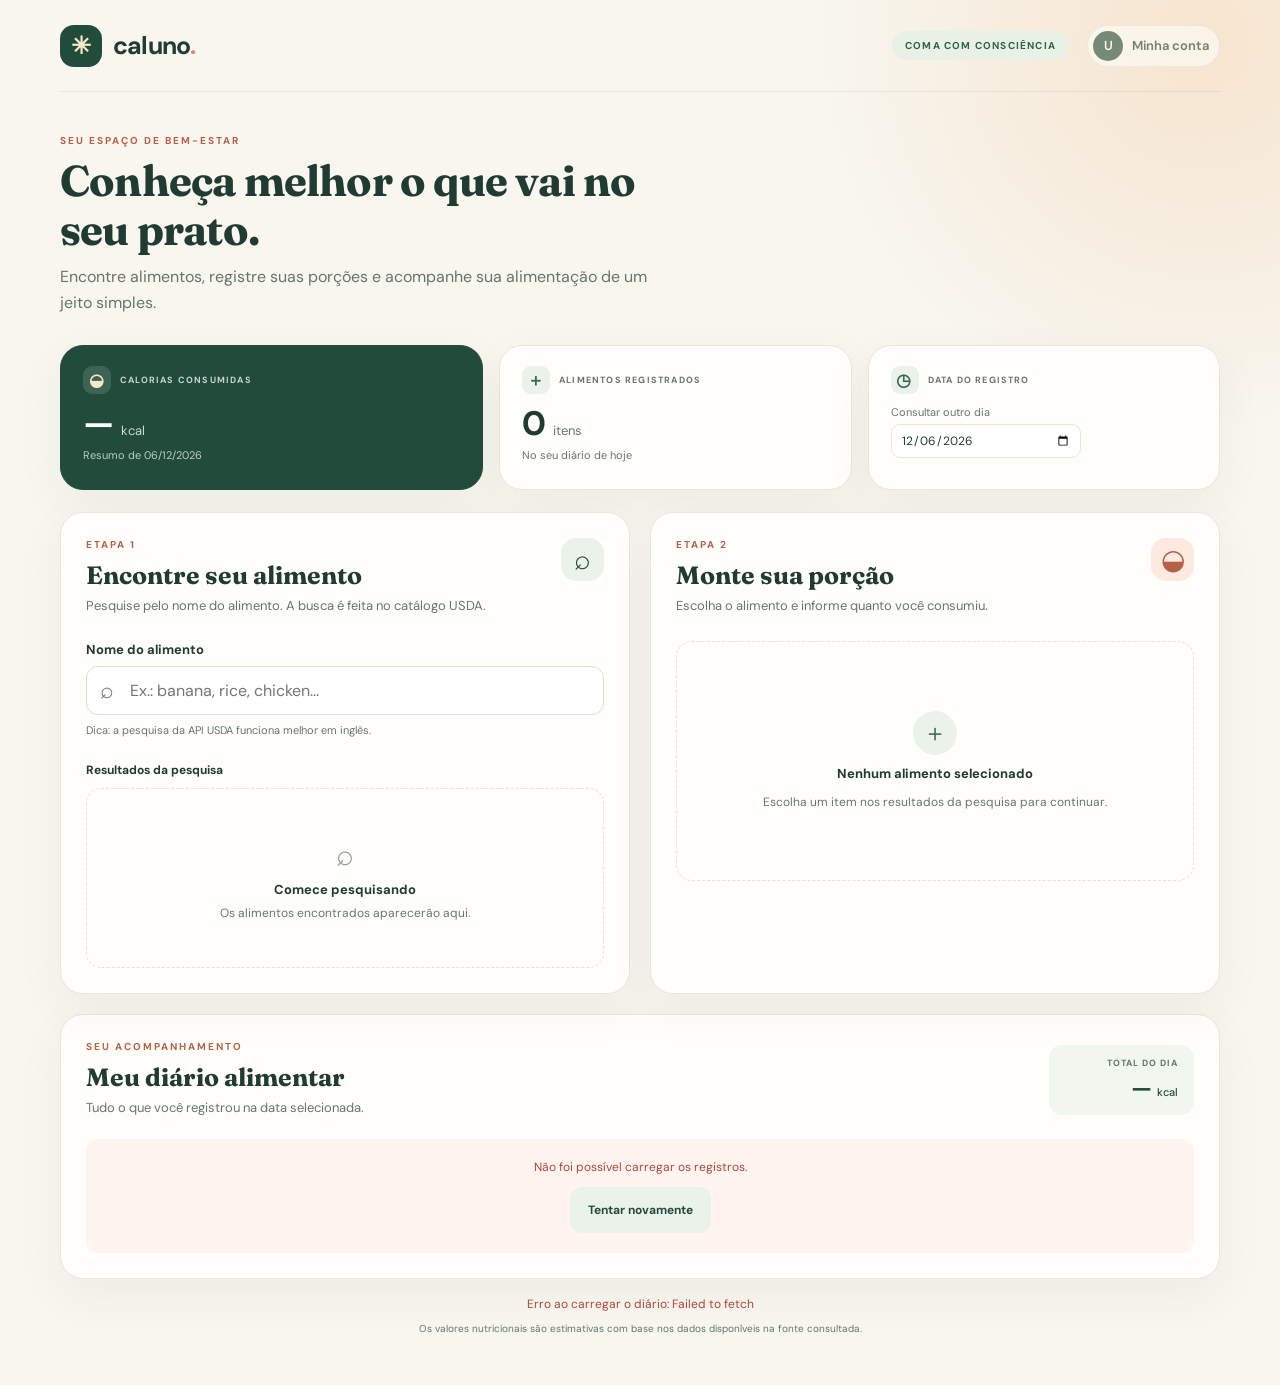
==== frontend/index.html @ aa9a8441 "adicionando o front" ====
<!DOCTYPE html>
<html lang="pt-BR">
<head>
  <meta charset="UTF-8">
  <meta name="viewport" content="width=device-width, initial-scale=1.0">
  <meta name="theme-color" content="#214c3b">
  <title>Caluno — Diário alimentar</title>
  <link rel="preconnect" href="https://fonts.googleapis.com">
  <link rel="preconnect" href="https://fonts.gstatic.com" crossorigin>
  <link href="https://fonts.googleapis.com/css2?family=DM+Sans:wght@400;500;600;700&family=Fraunces:opsz,wght@9..144,600;9..144,700&display=swap" rel="stylesheet">
  <link rel="stylesheet" href="style.css">
  <script src="app.js" defer></script>
</head>
<body>
  <div class="app-shell">
    <header class="topbar">
      <a class="brand" href="#" aria-label="Caluno início">
        <span class="brand-mark" aria-hidden="true">✳</span>
        <span>caluno<span class="brand-dot">.</span></span>
      </a>
      <span class="topbar-tag">COMA COM CONSCIÊNCIA</span>
      <button class="profile-button" type="button" id="profile-button" title="Área do usuário" disabled>
        <span class="profile-avatar">U</span>
        <span class="profile-label">Minha conta</span>
      </button>
    </header>

    <main class="main-content">
      <section class="intro">
        <p class="eyebrow">SEU ESPAÇO DE BEM-ESTAR</p>
        <h1>Conheça melhor o que vai no seu prato.</h1>
        <p class="intro-text">Encontre alimentos, registre suas porções e acompanhe sua alimentação de um jeito simples.</p>
      </section>

      <section class="summary-grid" aria-label="Resumo nutricional do dia">
        <article class="summary-card summary-card-primary">
          <div class="summary-heading">
            <span class="summary-icon" aria-hidden="true">◒</span>
            <span>CALORIAS CONSUMIDAS</span>
          </div>
          <p class="summary-value"><strong id="daily-calories">—</strong><span>kcal</span></p>
          <p class="summary-footnote" id="summary-date">Resumo de hoje</p>
        </article>
        <article class="summary-card">
          <div class="summary-heading">
            <span class="summary-icon summary-icon-soft" aria-hidden="true">＋</span>
            <span>ALIMENTOS REGISTRADOS</span>
          </div>
          <p class="summary-value"><strong id="food-count">0</strong><span>itens</span></p>
          <p class="summary-footnote">No seu diário de hoje</p>
        </article>
        <article class="summary-card">
          <div class="summary-heading">
            <span class="summary-icon summary-icon-soft" aria-hidden="true">◷</span>
            <span>DATA DO REGISTRO</span>
          </div>
          <label class="date-label" for="diary-date">Consultar outro dia</label>
          <input id="diary-date" class="date-input" type="date">
        </article>
      </section>

      <div class="workspace">
        <section class="panel search-panel" aria-labelledby="search-title">
          <div class="panel-heading">
            <div>
              <p class="section-kicker">ETAPA 1</p>
              <h2 id="search-title">Encontre seu alimento</h2>
              <p class="panel-description">Pesquise pelo nome do alimento. A busca é feita no catálogo USDA.</p>
            </div>
            <span class="panel-illustration" aria-hidden="true">⌕</span>
          </div>

          <label class="field-label" for="food-search">Nome do alimento</label>
          <div class="search-control">
            <span class="search-icon" aria-hidden="true">⌕</span>
            <input id="food-search" class="text-field search-field" type="search" placeholder="Ex.: banana, rice, chicken..." autocomplete="off">
            <button id="clear-search" class="clear-search" type="button" aria-label="Limpar pesquisa" hidden>×</button>
          </div>
          <p class="field-hint">Dica: a pesquisa da API USDA funciona melhor em inglês.</p>

          <div class="results-header">
            <span id="results-title">Resultados da pesquisa</span>
            <span id="results-count" class="results-count"></span>
          </div>
          <div id="search-state" class="state-message">
            <span class="state-icon" aria-hidden="true">⌕</span>
            <strong>Comece pesquisando</strong>
            <span>Os alimentos encontrados aparecerão aqui.</span>
          </div>
          <div id="search-results" class="results-list" aria-live="polite"></div>
        </section>

        <section class="panel portion-panel" aria-labelledby="portion-title">
          <div class="panel-heading">
            <div>
              <p class="section-kicker">ETAPA 2</p>
              <h2 id="portion-title">Monte sua porção</h2>
              <p class="panel-description">Escolha o alimento e informe quanto você consumiu.</p>
            </div>
            <span class="panel-illustration panel-illustration-warm" aria-hidden="true">◒</span>
          </div>

          <div id="no-selection" class="selection-placeholder">
            <span class="placeholder-symbol" aria-hidden="true">＋</span>
            <strong>Nenhum alimento selecionado</strong>
            <span>Escolha um item nos resultados da pesquisa para continuar.</span>
          </div>

          <div id="selected-food" class="selected-food" hidden>
            <div class="selected-food-top">
              <div>
                <span class="selected-caption">ALIMENTO SELECIONADO</span>
                <h3 id="selected-name">—</h3>
                <p id="selected-description"></p>
              </div>
              <button id="change-food" class="text-button" type="button">Trocar</button>
            </div>

            <form id="portion-form">
              <label class="field-label" for="portion-quantity">Quantidade consumida</label>
              <div class="quantity-control">
                <input id="portion-quantity" class="text-field quantity-field" type="number" min="0.1" step="any" value="100" required>
                <span class="quantity-unit">gramas (g)</span>
              </div>
              <p class="field-hint">Por enquanto, a porção é informada em gramas para evitar estimativas imprecisas por unidade.</p>

              <div class="nutrition-preview">
                <div>
                  <span class="preview-label">ESTIMATIVA DA PORÇÃO</span>
                  <strong id="portion-calories">— <small>kcal</small></strong>
                </div>
                <div class="preview-detail">
                  <span id="portion-protein">Proteínas: —</span>
                  <span id="portion-carbs">Carboidratos: —</span>
                  <span id="portion-fat">Gorduras: —</span>
                </div>
              </div>
              <button class="primary-button" id="add-food-button" type="submit">
                <span aria-hidden="true">＋</span> Adicionar ao meu diário
              </button>
            </form>
          </div>
          <div id="portion-message" class="inline-message" role="status" aria-live="polite"></div>
        </section>
      </div>

      <section class="panel diary-panel" aria-labelledby="diary-title">
        <div class="diary-heading">
          <div>
            <p class="section-kicker">SEU ACOMPANHAMENTO</p>
            <h2 id="diary-title">Meu diário alimentar</h2>
            <p class="panel-description">Tudo o que você registrou na data selecionada.</p>
          </div>
          <div class="diary-total">
            <span>TOTAL DO DIA</span>
            <strong id="diary-total-calories">— <small>kcal</small></strong>
          </div>
        </div>

        <div id="diary-loading" class="state-message compact-state">
          <span class="loader" aria-hidden="true"></span>
          <span>Carregando seu diário...</span>
        </div>
        <div id="diary-empty" class="state-message" hidden>
          <span class="state-icon" aria-hidden="true">♡</span>
          <strong>Seu diário ainda está vazio</strong>
          <span>Adicione um alimento para começar a acompanhar seu dia.</span>
        </div>
        <div id="diary-error" class="error-state" hidden>
          <p>Não foi possível carregar os registros.</p>
          <button class="secondary-button" id="retry-diary" type="button">Tentar novamente</button>
        </div>
        <div id="diary-list" class="diary-list"></div>
      </section>

      <p id="global-message" class="global-message" role="status" aria-live="polite"></p>
      <footer class="footer-note">Os valores nutricionais são estimativas com base nos dados disponíveis na fonte consultada.</footer>
    </main>
  </div>
</body>
</html>
---- frontend/style.css ----
:root {
  --green-900: #203b32;
  --green-800: #214c3b;
  --green-700: #356b52;
  --green-100: #eaf2e9;
  --green-50: #f1f6ee;
  --cream: #f8f6ef;
  --paper: #fffefa;
  --ink-muted: #65766d;
  --line: #e7e8dc;
  --accent: #e78565;
  --accent-soft: #fce9df;
  --danger: #ad4738;
  --shadow: 0 16px 48px rgba(32, 59, 50, .055);
}
* { box-sizing: border-box; }
body {
  margin: 0;
  min-width: 320px;
  color: var(--green-900);
  font-family: "DM Sans", Arial, sans-serif;
  background: var(--cream);
}
button, input { font: inherit; }
button { cursor: pointer; }
button:disabled { cursor: not-allowed; opacity: .6; }
button:focus-visible, input:focus-visible {
  outline: 3px solid rgba(231, 133, 101, .65);
  outline-offset: 2px;
}
[hidden] { display: none !important; }
.app-shell {
  min-height: 100vh;
  background:
    radial-gradient(circle at 94% 3%, rgba(245, 217, 186, .62), transparent 24rem),
    var(--cream);
}
.topbar, .main-content { width: min(1160px, calc(100% - 48px)); margin: 0 auto; }
.topbar {
  min-height: 92px;
  display: flex;
  align-items: center;
  gap: 18px;
  border-bottom: 1px solid rgba(32, 59, 50, .08);
}
.brand {
  display: inline-flex;
  align-items: center;
  gap: 11px;
  color: var(--green-900);
  text-decoration: none;
  font-size: 25px;
  font-weight: 700;
  letter-spacing: -.8px;
}
.brand-mark {
  display: grid;
  width: 42px;
  height: 42px;
  place-items: center;
  border-radius: 14px;
  color: #f7e9c8;
  background: var(--green-800);
  font-size: 24px;
}
.brand-dot { color: var(--accent); }
.topbar-tag {
  margin-left: auto;
  padding: 8px 13px;
  border-radius: 30px;
  color: #2c6347;
  background: #e9f1e7;
  font-size: 10px;
  font-weight: 700;
  letter-spacing: 1.2px;
}
.profile-button {
  display: flex;
  align-items: center;
  gap: 9px;
  padding: 5px 10px 5px 5px;
  border: 1px solid var(--line);
  border-radius: 30px;
  color: var(--green-900);
  background: var(--paper);
  font-size: 13px;
  font-weight: 600;
}
.profile-avatar {
  display: grid;
  width: 30px;
  height: 30px;
  place-items: center;
  border-radius: 50%;
  color: white;
  background: var(--green-800);
}
.main-content { padding: 42px 0 30px; }
.intro { max-width: 690px; margin-bottom: 30px; }
.eyebrow, .section-kicker {
  margin: 0 0 10px;
  color: #b66046;
  font-size: 10px;
  font-weight: 700;
  letter-spacing: 2px;
}
h1, h2, h3, p { margin-top: 0; }
h1, h2 { font-family: "Fraunces", Georgia, serif; }
h1 {
  max-width: 650px;
  margin-bottom: 10px;
  font-size: clamp(32px, 4vw, 43px);
  line-height: 1.13;
  letter-spacing: -.8px;
}
.intro-text, .panel-description {
  margin-bottom: 0;
  color: var(--ink-muted);
  line-height: 1.6;
}
.intro-text { max-width: 590px; font-size: 16px; }
.summary-grid {
  display: grid;
  grid-template-columns: 1.2fr 1fr 1fr;
  gap: 16px;
  margin-bottom: 22px;
}
.summary-card, .panel {
  border: 1px solid var(--line);
  border-radius: 23px;
  background: var(--paper);
  box-shadow: var(--shadow);
}
.summary-card { min-height: 145px; padding: 20px 22px; }
.summary-card-primary { color: white; border-color: var(--green-800); background: var(--green-800); }
.summary-heading {
  display: flex;
  align-items: center;
  gap: 9px;
  color: var(--ink-muted);
  font-size: 9px;
  font-weight: 700;
  letter-spacing: 1.2px;
}
.summary-card-primary .summary-heading { color: rgba(255,255,255,.76); }
.summary-icon {
  display: grid;
  width: 28px;
  height: 28px;
  place-items: center;
  border-radius: 9px;
  color: #f7e9c8;
  background: rgba(255,255,255,.13);
  font-size: 17px;
}
.summary-icon-soft { color: var(--green-700); background: var(--green-100); }
.summary-value { display: flex; align-items: baseline; gap: 8px; margin: 13px 0 2px; }
.summary-value strong { font-size: 34px; line-height: 1; letter-spacing: -1px; }
.summary-value span { color: var(--ink-muted); font-size: 13px; }
.summary-card-primary .summary-value span { color: rgba(255,255,255,.78); }
.summary-footnote { margin: 7px 0 0; color: var(--ink-muted); font-size: 11px; }
.summary-card-primary .summary-footnote { color: rgba(255,255,255,.7); }
.date-label { display: block; margin: 11px 0 5px; color: var(--ink-muted); font-size: 11px; }
.date-input {
  width: 100%;
  max-width: 190px;
  padding: 7px 9px;
  border: 1px solid var(--line);
  border-radius: 9px;
  color: var(--green-900);
  background: white;
  font-size: 12px;
}
.workspace {
  display: grid;
  grid-template-columns: minmax(0, 1fr) minmax(0, 1fr);
  gap: 20px;
  align-items: stretch;
}
.panel { padding: 25px; }
.panel-heading { display: flex; justify-content: space-between; gap: 14px; margin-bottom: 24px; }
.panel-heading h2, .diary-heading h2 { margin-bottom: 6px; font-size: 25px; line-height: 1.15; }
.panel-description { font-size: 13px; }
.panel-illustration {
  flex: 0 0 43px;
  display: grid;
  width: 43px;
  height: 43px;
  place-items: center;
  border-radius: 15px;
  color: var(--green-800);
  background: var(--green-100);
  font-size: 28px;
}
.panel-illustration-warm { color: #b66046; background: var(--accent-soft); }
.field-label { display: block; margin-bottom: 8px; color: var(--green-900); font-size: 13px; font-weight: 700; }
.search-control { position: relative; display: flex; align-items: center; }
.search-icon { position: absolute; left: 14px; color: var(--ink-muted); font-size: 23px; }
.text-field {
  width: 100%;
  min-width: 0;
  padding: 13px 14px;
  border: 1px solid #d8ded3;
  border-radius: 12px;
  outline: none;
  color: var(--green-900);
  background: white;
  transition: border-color .18s, box-shadow .18s;
}
.text-field:focus { border-color: var(--green-700); box-shadow: 0 0 0 3px rgba(53,107,82,.12); }
.search-field { padding-left: 43px; padding-right: 42px; }
.clear-search { position: absolute; right: 9px; width: 28px; height: 28px; border: 0; border-radius: 50%; color: var(--ink-muted); background: #f1f3ed; font-size: 19px; }
.field-hint { margin: 7px 0 0; color: var(--ink-muted); font-size: 11px; line-height: 1.5; }
.results-header { display: flex; justify-content: space-between; margin: 24px 0 10px; color: var(--green-900); font-size: 12px; font-weight: 700; }
.results-count { color: var(--ink-muted); font-size: 11px; font-weight: 500; }
.results-list { display: grid; gap: 8px; max-height: 350px; overflow-y: auto; padding-right: 3px; }
.food-result {
  display: flex;
  align-items: center;
  justify-content: space-between;
  gap: 12px;
  width: 100%;
  padding: 12px 13px;
  border: 1px solid var(--line);
  border-radius: 12px;
  text-align: left;
  color: var(--green-900);
  background: #fff;
  transition: background .16s, border-color .16s, transform .16s;
}
.food-result:hover, .food-result[aria-pressed="true"] { border-color: #8eaa91; background: var(--green-50); }
.food-result:hover { transform: translateY(-1px); }
.food-result-name { display: block; font-size: 12px; font-weight: 700; line-height: 1.4; }
.food-result-meta { display: block; margin-top: 3px; color: var(--ink-muted); font-size: 10px; }
.food-result-kcal { flex: 0 0 auto; color: var(--green-700); font-size: 11px; font-weight: 700; }
.state-message {
  display: flex;
  min-height: 180px;
  flex-direction: column;
  align-items: center;
  justify-content: center;
  gap: 7px;
  padding: 22px;
  border: 1px dashed #dfe4d8;
  border-radius: 15px;
  color: var(--ink-muted);
  text-align: center;
  font-size: 12px;
}
.state-message strong { color: var(--green-900); font-size: 13px; }
.state-icon { color: #91a28e; font-size: 30px; }
.compact-state { min-height: 90px; flex-direction: row; border: 0; }
.selection-placeholder {
  display: flex;
  min-height: 240px;
  flex-direction: column;
  align-items: center;
  justify-content: center;
  gap: 9px;
  padding: 24px;
  border: 1px dashed #dfe4d8;
  border-radius: 16px;
  color: var(--ink-muted);
  text-align: center;
  font-size: 12px;
  line-height: 1.5;
}
.selection-placeholder strong { color: var(--green-900); font-size: 13px; }
.placeholder-symbol { display: grid; width: 44px; height: 44px; place-items: center; border-radius: 50%; color: var(--green-700); background: var(--green-100); font-size: 24px; }
.selected-food { padding: 18px; border-radius: 16px; background: #f4f7f0; }
.selected-food-top { display: flex; justify-content: space-between; gap: 10px; padding-bottom: 15px; border-bottom: 1px solid #e0e8dc; }
.selected-caption, .preview-label { color: var(--ink-muted); font-size: 9px; font-weight: 700; letter-spacing: 1.1px; }
.selected-food h3 { margin: 6px 0 3px; font-size: 16px; line-height: 1.35; }
.selected-food-top p { margin: 0; color: var(--ink-muted); font-size: 11px; }
.text-button { align-self: flex-start; padding: 6px 9px; border: 0; border-radius: 8px; color: var(--green-700); background: #e6eee3; font-size: 11px; font-weight: 700; }
#portion-form { padding-top: 16px; }
.quantity-control { display: flex; overflow: hidden; border: 1px solid #d8ded3; border-radius: 12px; background: white; }
.quantity-field { border: 0; border-radius: 0; }
.quantity-field:focus { box-shadow: none; }
.quantity-unit { display: flex; align-items: center; padding: 0 13px; border-left: 1px solid var(--line); color: var(--ink-muted); background: #fafbf8; font-size: 11px; white-space: nowrap; }
.nutrition-preview { display: flex; justify-content: space-between; align-items: center; gap: 15px; margin: 20px 0 16px; padding: 15px; border: 1px solid #e5eadd; border-radius: 13px; background: rgba(255,255,255,.72); }
.preview-label { display: block; margin-bottom: 5px; }
.nutrition-preview strong { color: var(--green-800); font-size: 25px; letter-spacing: -.5px; }
.nutrition-preview small { font-size: 11px; font-weight: 500; }
.preview-detail { display: grid; gap: 4px; color: var(--ink-muted); font-size: 10px; text-align: right; }
.primary-button, .secondary-button {
  display: inline-flex;
  align-items: center;
  justify-content: center;
  gap: 8px;
  min-height: 46px;
  padding: 12px 18px;
  border: 0;
  border-radius: 12px;
  font-size: 12px;
  font-weight: 700;
  transition: background .18s, transform .18s;
}
.primary-button { width: 100%; color: white; background: var(--green-800); }
.primary-button:hover { background: #173d2e; transform: translateY(-1px); }
.primary-button span { font-size: 18px; }
.secondary-button { color: var(--green-800); background: var(--green-100); }
.inline-message { min-height: 18px; padding-top: 9px; color: var(--green-700); font-size: 11px; }
.inline-message.error, .global-message.error { color: var(--danger); }
.diary-panel { margin-top: 20px; }
.diary-heading { display: flex; align-items: center; justify-content: space-between; gap: 20px; margin-bottom: 20px; }
.diary-total { min-width: 145px; padding: 12px 16px; border-radius: 13px; text-align: right; background: var(--green-50); }
.diary-total span { display: block; color: var(--ink-muted); font-size: 9px; font-weight: 700; letter-spacing: 1px; }
.diary-total strong { display: block; margin-top: 4px; color: var(--green-800); font-size: 23px; }
.diary-total small { font-size: 11px; font-weight: 500; }
.diary-list { display: grid; gap: 9px; }
.diary-entry { display: flex; align-items: center; gap: 13px; padding: 13px 15px; border: 1px solid var(--line); border-radius: 13px; background: #fff; }
.entry-symbol { display: grid; flex: 0 0 38px; width: 38px; height: 38px; place-items: center; border-radius: 12px; color: var(--green-700); background: var(--green-100); font-size: 17px; }
.entry-info { flex: 1; min-width: 0; }
.entry-info strong { display: block; overflow: hidden; color: var(--green-900); font-size: 12px; text-overflow: ellipsis; white-space: nowrap; }
.entry-info span { display: block; margin-top: 4px; color: var(--ink-muted); font-size: 10px; }
.entry-calories { flex: 0 0 auto; color: var(--green-800); font-size: 12px; font-weight: 700; white-space: nowrap; }
.delete-entry { display: grid; flex: 0 0 31px; width: 31px; height: 31px; place-items: center; border: 0; border-radius: 9px; color: #a64f3e; background: transparent; font-size: 17px; }
.delete-entry:hover { background: var(--accent-soft); }
.error-state { padding: 20px; border-radius: 13px; color: var(--danger); background: #fff4ef; text-align: center; font-size: 12px; }
.error-state p { margin-bottom: 12px; }
.loader { width: 17px; height: 17px; border: 2px solid #dce5d9; border-top-color: var(--green-700); border-radius: 50%; animation: spin .8s linear infinite; }
@keyframes spin { to { transform: rotate(360deg); } }
.global-message { min-height: 18px; margin: 17px 0 0; color: var(--green-700); text-align: center; font-size: 12px; }
.footer-note { padding: 8px 0 20px; color: var(--ink-muted); text-align: center; font-size: 10px; }
@media (max-width: 850px) {
  .summary-grid { grid-template-columns: 1fr 1fr; }
  .summary-card:last-child { grid-column: 1 / -1; min-height: 115px; }
  .workspace { grid-template-columns: 1fr; }
}
@media (max-width: 560px) {
  .topbar, .main-content { width: min(100% - 30px, 1160px); }
  .topbar { min-height: 76px; }
  .topbar-tag { display: none; }
  .profile-label { display: none; }
  .main-content { padding-top: 30px; }
  .intro { margin-bottom: 23px; }
  h1 { font-size: 32px; }
  .intro-text { font-size: 14px; }
  .summary-grid { grid-template-columns: 1fr 1fr; gap: 10px; }
  .summary-card { min-height: 128px; padding: 15px; }
  .summary-card:last-child { grid-column: 1 / -1; }
  .summary-heading { font-size: 8px; letter-spacing: .7px; }
  .summary-value strong { font-size: 29px; }
  .panel { padding: 19px; border-radius: 19px; }
  .panel-heading h2, .diary-heading h2 { font-size: 22px; }
  .diary-heading { align-items: flex-start; flex-direction: column; }
  .diary-total { width: 100%; text-align: left; }
  .nutrition-preview { align-items: flex-start; flex-direction: column; }
  .preview-detail { text-align: left; }
  .entry-calories { font-size: 11px; }
}
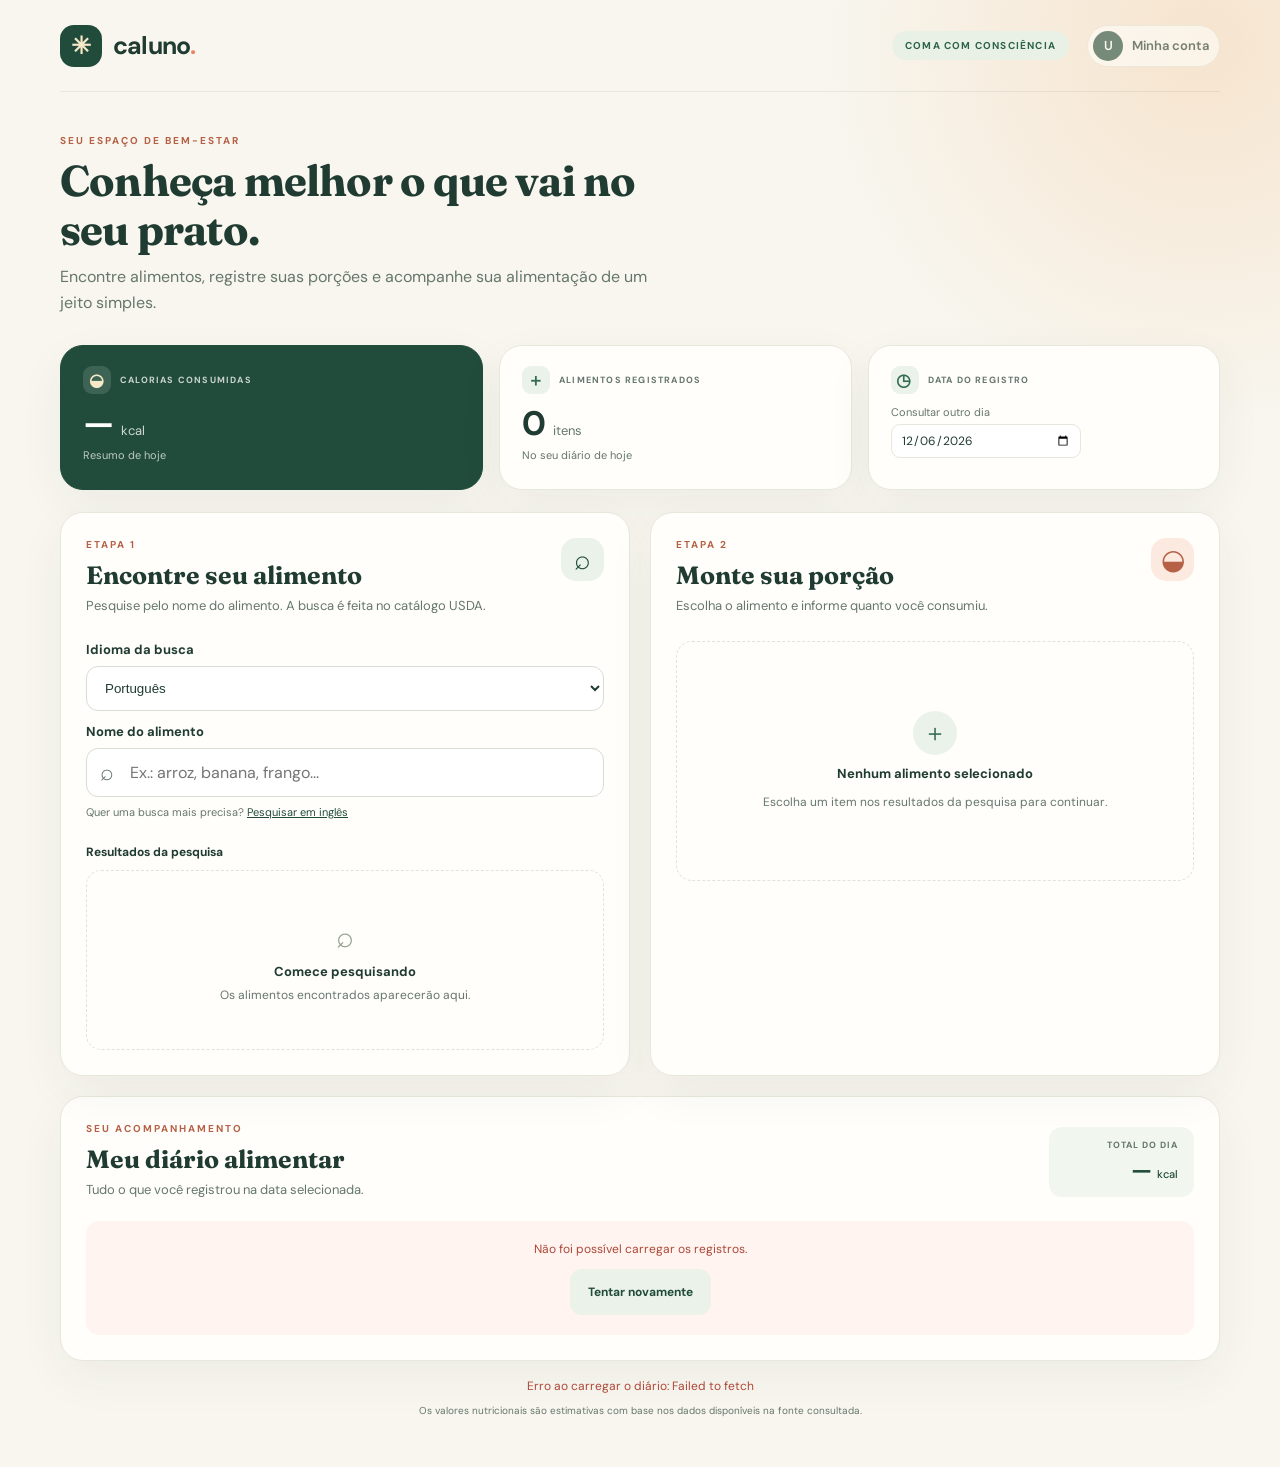
==== commit 3bfd6ff0: "adicionando o front" ====
--- a/frontend/index.html
+++ b/frontend/index.html
@@ -8,148 +8,162 @@
   <link rel="preconnect" href="https://fonts.googleapis.com">
   <link rel="preconnect" href="https://fonts.gstatic.com" crossorigin>
   <link href="https://fonts.googleapis.com/css2?family=DM+Sans:wght@400;500;600;700&family=Fraunces:opsz,wght@9..144,600;9..144,700&display=swap" rel="stylesheet">
-  <link rel="stylesheet" href="style.css">
-  <script src="app.js" defer></script>
+  <link rel="stylesheet" href="css/style.css">
+  <script src="js/app.js" defer></script>
 </head>
 <body>
-  <div class="app-shell">
-    <header class="topbar">
-      <a class="brand" href="#" aria-label="Caluno início">
-        <span class="brand-mark" aria-hidden="true">✳</span>
-        <span>caluno<span class="brand-dot">.</span></span>
+  <div class="page">
+    <header class="header">
+      <a class="logo" href="#" aria-label="Caluno início">
+        <span class="logo-icon" aria-hidden="true">✳</span>
+        <span>caluno<span class="logo-dot">.</span></span>
       </a>
-      <span class="topbar-tag">COMA COM CONSCIÊNCIA</span>
-      <button class="profile-button" type="button" id="profile-button" title="Área do usuário" disabled>
-        <span class="profile-avatar">U</span>
-        <span class="profile-label">Minha conta</span>
+      <span class="header-tag">COMA COM CONSCIÊNCIA</span>
+      <button class="account-button" type="button" id="profile-button" title="Área do usuário" disabled>
+        <span class="account-avatar">U</span>
+        <span class="account-label">Minha conta</span>
       </button>
     </header>
 
-    <main class="main-content">
-      <section class="intro">
-        <p class="eyebrow">SEU ESPAÇO DE BEM-ESTAR</p>
+    <main class="content">
+      <section class="welcome">
+        <p class="welcome-label">SEU ESPAÇO DE BEM-ESTAR</p>
         <h1>Conheça melhor o que vai no seu prato.</h1>
-        <p class="intro-text">Encontre alimentos, registre suas porções e acompanhe sua alimentação de um jeito simples.</p>
+        <p class="welcome-text">Encontre alimentos, registre suas porções e acompanhe sua alimentação de um jeito simples.</p>
       </section>
 
-      <section class="summary-grid" aria-label="Resumo nutricional do dia">
-        <article class="summary-card summary-card-primary">
-          <div class="summary-heading">
+      <section class="summary" aria-label="Resumo nutricional do dia">
+        <article class="summary-card summary-card--highlight">
+          <div class="summary-title">
             <span class="summary-icon" aria-hidden="true">◒</span>
             <span>CALORIAS CONSUMIDAS</span>
           </div>
-          <p class="summary-value"><strong id="daily-calories">—</strong><span>kcal</span></p>
-          <p class="summary-footnote" id="summary-date">Resumo de hoje</p>
+          <p class="summary-number"><strong id="daily-calories">—</strong><span>kcal</span></p>
+          <p class="summary-note" id="summary-date">Resumo de hoje</p>
         </article>
         <article class="summary-card">
-          <div class="summary-heading">
-            <span class="summary-icon summary-icon-soft" aria-hidden="true">＋</span>
+          <div class="summary-title">
+            <span class="summary-icon summary-icon--soft" aria-hidden="true">＋</span>
             <span>ALIMENTOS REGISTRADOS</span>
           </div>
-          <p class="summary-value"><strong id="food-count">0</strong><span>itens</span></p>
-          <p class="summary-footnote">No seu diário de hoje</p>
+          <p class="summary-number"><strong id="food-count">0</strong><span>itens</span></p>
+          <p class="summary-note">No seu diário de hoje</p>
         </article>
         <article class="summary-card">
-          <div class="summary-heading">
-            <span class="summary-icon summary-icon-soft" aria-hidden="true">◷</span>
+          <div class="summary-title">
+            <span class="summary-icon summary-icon--soft" aria-hidden="true">◷</span>
             <span>DATA DO REGISTRO</span>
           </div>
-          <label class="date-label" for="diary-date">Consultar outro dia</label>
-          <input id="diary-date" class="date-input" type="date">
+          <label class="date-field-label" for="diary-date">Consultar outro dia</label>
+          <input id="diary-date" class="date-field" type="date">
         </article>
       </section>
 
-      <div class="workspace">
-        <section class="panel search-panel" aria-labelledby="search-title">
-          <div class="panel-heading">
+      <div class="steps">
+        <section class="card search-card" aria-labelledby="search-title">
+          <div class="card-header">
             <div>
-              <p class="section-kicker">ETAPA 1</p>
+              <p class="card-step">ETAPA 1</p>
               <h2 id="search-title">Encontre seu alimento</h2>
-              <p class="panel-description">Pesquise pelo nome do alimento. A busca é feita no catálogo USDA.</p>
+              <p class="card-description">Pesquise pelo nome do alimento. A busca é feita no catálogo USDA.</p>
             </div>
-            <span class="panel-illustration" aria-hidden="true">⌕</span>
+            <span class="card-icon" aria-hidden="true">⌕</span>
           </div>
 
-          <label class="field-label" for="food-search">Nome do alimento</label>
-          <div class="search-control">
-            <span class="search-icon" aria-hidden="true">⌕</span>
-            <input id="food-search" class="text-field search-field" type="search" placeholder="Ex.: banana, rice, chicken..." autocomplete="off">
-            <button id="clear-search" class="clear-search" type="button" aria-label="Limpar pesquisa" hidden>×</button>
+          <div class="search-options">
+            <label class="form-label" for="search-language">Idioma da busca</label>
+            <select id="search-language" class="input">
+              <option value="PT">Português</option>
+              <option value="EN">English</option>
+            </select>
           </div>
-          <p class="field-hint">Dica: a pesquisa da API USDA funciona melhor em inglês.</p>
 
-          <div class="results-header">
+          <label class="form-label" for="food-search">Nome do alimento</label>
+          <div class="search-box">
+            <span class="search-box-icon" aria-hidden="true">⌕</span>
+            <input id="food-search" class="input search-input" type="search" placeholder="Ex.: arroz, banana, frango..." autocomplete="off">
+            <button id="clear-search" class="search-clear-button" type="button" aria-label="Limpar pesquisa" hidden>×</button>
+          </div>
+
+          <p class="form-hint" id="search-hint">
+            Quer uma busca mais precisa?
+            <button type="button" id="switch-to-english" class="link-button">Pesquisar em inglês</button>
+          </p>
+
+          <div class="results-top">
             <span id="results-title">Resultados da pesquisa</span>
             <span id="results-count" class="results-count"></span>
           </div>
-          <div id="search-state" class="state-message">
-            <span class="state-icon" aria-hidden="true">⌕</span>
+          <div id="search-state" class="status-box">
+            <span class="status-icon" aria-hidden="true">⌕</span>
             <strong>Comece pesquisando</strong>
             <span>Os alimentos encontrados aparecerão aqui.</span>
           </div>
           <div id="search-results" class="results-list" aria-live="polite"></div>
         </section>
 
-        <section class="panel portion-panel" aria-labelledby="portion-title">
-          <div class="panel-heading">
+        <section class="card portion-card" aria-labelledby="portion-title">
+          <div class="card-header">
             <div>
-              <p class="section-kicker">ETAPA 2</p>
+              <p class="card-step">ETAPA 2</p>
               <h2 id="portion-title">Monte sua porção</h2>
-              <p class="panel-description">Escolha o alimento e informe quanto você consumiu.</p>
+              <p class="card-description">Escolha o alimento e informe quanto você consumiu.</p>
             </div>
-            <span class="panel-illustration panel-illustration-warm" aria-hidden="true">◒</span>
+            <span class="card-icon card-icon--warm" aria-hidden="true">◒</span>
           </div>
 
-          <div id="no-selection" class="selection-placeholder">
-            <span class="placeholder-symbol" aria-hidden="true">＋</span>
+          <div id="no-selection" class="empty-selection">
+            <span class="empty-selection-icon" aria-hidden="true">＋</span>
             <strong>Nenhum alimento selecionado</strong>
             <span>Escolha um item nos resultados da pesquisa para continuar.</span>
           </div>
 
-          <div id="selected-food" class="selected-food" hidden>
-            <div class="selected-food-top">
+          <div id="selected-food" class="chosen-food" hidden>
+            <div class="chosen-food-header">
               <div>
-                <span class="selected-caption">ALIMENTO SELECIONADO</span>
+                <span class="chosen-food-label">ALIMENTO SELECIONADO</span>
                 <h3 id="selected-name">—</h3>
                 <p id="selected-description"></p>
               </div>
-              <button id="change-food" class="text-button" type="button">Trocar</button>
+              <button id="change-food" class="change-food-button" type="button">Trocar</button>
             </div>
 
             <form id="portion-form">
-              <label class="field-label" for="portion-quantity">Quantidade consumida</label>
-              <div class="quantity-control">
-                <input id="portion-quantity" class="text-field quantity-field" type="number" min="0.1" step="any" value="100" required>
-                <span class="quantity-unit">gramas (g)</span>
+              <label class="form-label" for="portion-quantity">Quantidade consumida</label>
+              <div class="quantity-box">
+                <input id="portion-quantity" class="input quantity-input" type="number" min="0.1" step="any" value="100" required>
+                <select id="portion-unit" class="quantity-select" aria-label="Unidade da quantidade">
+                  <option value="g">gramas (g)</option>
+                </select>
               </div>
-              <p class="field-hint">Por enquanto, a porção é informada em gramas para evitar estimativas imprecisas por unidade.</p>
+              <p class="form-hint">Quando o alimento tiver porção por unidade, você pode escolher unidades.</p>
 
-              <div class="nutrition-preview">
+              <div class="nutrition-box">
                 <div>
-                  <span class="preview-label">ESTIMATIVA DA PORÇÃO</span>
+                  <span class="nutrition-label">ESTIMATIVA DA PORÇÃO</span>
                   <strong id="portion-calories">— <small>kcal</small></strong>
                 </div>
-                <div class="preview-detail">
+                <div class="nutrition-details">
                   <span id="portion-protein">Proteínas: —</span>
                   <span id="portion-carbs">Carboidratos: —</span>
                   <span id="portion-fat">Gorduras: —</span>
                 </div>
               </div>
-              <button class="primary-button" id="add-food-button" type="submit">
+              <button class="button-primary" id="add-food-button" type="submit">
                 <span aria-hidden="true">＋</span> Adicionar ao meu diário
               </button>
             </form>
           </div>
-          <div id="portion-message" class="inline-message" role="status" aria-live="polite"></div>
+          <div id="portion-message" class="card-message" role="status" aria-live="polite"></div>
         </section>
       </div>
 
-      <section class="panel diary-panel" aria-labelledby="diary-title">
-        <div class="diary-heading">
+      <section class="card diary-card" aria-labelledby="diary-title">
+        <div class="diary-header">
           <div>
-            <p class="section-kicker">SEU ACOMPANHAMENTO</p>
+            <p class="card-step">SEU ACOMPANHAMENTO</p>
             <h2 id="diary-title">Meu diário alimentar</h2>
-            <p class="panel-description">Tudo o que você registrou na data selecionada.</p>
+            <p class="card-description">Tudo o que você registrou na data selecionada.</p>
           </div>
           <div class="diary-total">
             <span>TOTAL DO DIA</span>
@@ -157,24 +171,26 @@
           </div>
         </div>
 
-        <div id="diary-loading" class="state-message compact-state">
-          <span class="loader" aria-hidden="true"></span>
+        <p id="diary-macros" class="diary-macros"></p>
+
+        <div id="diary-loading" class="status-box status-box--small">
+          <span class="spinner" aria-hidden="true"></span>
           <span>Carregando seu diário...</span>
         </div>
-        <div id="diary-empty" class="state-message" hidden>
-          <span class="state-icon" aria-hidden="true">♡</span>
+        <div id="diary-empty" class="status-box" hidden>
+          <span class="status-icon" aria-hidden="true">♡</span>
           <strong>Seu diário ainda está vazio</strong>
           <span>Adicione um alimento para começar a acompanhar seu dia.</span>
         </div>
-        <div id="diary-error" class="error-state" hidden>
+        <div id="diary-error" class="diary-error" hidden>
           <p>Não foi possível carregar os registros.</p>
-          <button class="secondary-button" id="retry-diary" type="button">Tentar novamente</button>
+          <button class="button-secondary" id="retry-diary" type="button">Tentar novamente</button>
         </div>
         <div id="diary-list" class="diary-list"></div>
       </section>
 
-      <p id="global-message" class="global-message" role="status" aria-live="polite"></p>
-      <footer class="footer-note">Os valores nutricionais são estimativas com base nos dados disponíveis na fonte consultada.</footer>
+      <p id="global-message" class="page-message" role="status" aria-live="polite"></p>
+      <footer class="footer">Os valores nutricionais são estimativas com base nos dados disponíveis na fonte consultada.</footer>
     </main>
   </div>
 </body>
--- a/frontend/css/style.css
+++ b/frontend/css/style.css
@@ -0,0 +1,414 @@
+:root {
+  --green-900: #203b32;
+  --green-800: #214c3b;
+  --green-700: #356b52;
+  --green-100: #eaf2e9;
+  --green-50: #f1f6ee;
+  --cream: #f8f6ef;
+  --paper: #fffefa;
+  --ink-muted: #65766d;
+  --line: #e7e8dc;
+  --accent: #e78565;
+  --accent-soft: #fce9df;
+  --danger: #ad4738;
+  --shadow: 0 16px 48px rgba(32, 59, 50, .055);
+}
+* { box-sizing: border-box; }
+body {
+  margin: 0;
+  min-width: 320px;
+  color: var(--green-900);
+  font-family: "DM Sans", Arial, sans-serif;
+  background: var(--cream);
+}
+button, input { font: inherit; }
+button { cursor: pointer; }
+button:disabled { cursor: not-allowed; opacity: .6; }
+button:focus-visible, input:focus-visible {
+  outline: 3px solid rgba(231, 133, 101, .65);
+  outline-offset: 2px;
+}
+[hidden] { display: none !important; }
+.page {
+  min-height: 100vh;
+  background:
+    radial-gradient(circle at 94% 3%, rgba(245, 217, 186, .62), transparent 24rem),
+    var(--cream);
+}
+.header, .content { width: min(1160px, calc(100% - 48px)); margin: 0 auto; }
+.header {
+  min-height: 92px;
+  display: flex;
+  align-items: center;
+  gap: 18px;
+  border-bottom: 1px solid rgba(32, 59, 50, .08);
+}
+.logo {
+  display: inline-flex;
+  align-items: center;
+  gap: 11px;
+  color: var(--green-900);
+  text-decoration: none;
+  font-size: 25px;
+  font-weight: 700;
+  letter-spacing: -.8px;
+}
+.logo-icon {
+  display: grid;
+  width: 42px;
+  height: 42px;
+  place-items: center;
+  border-radius: 14px;
+  color: #f7e9c8;
+  background: var(--green-800);
+  font-size: 24px;
+}
+.logo-dot { color: var(--accent); }
+.header-tag {
+  margin-left: auto;
+  padding: 8px 13px;
+  border-radius: 30px;
+  color: #2c6347;
+  background: #e9f1e7;
+  font-size: 10px;
+  font-weight: 700;
+  letter-spacing: 1.2px;
+}
+.account-button {
+  display: flex;
+  align-items: center;
+  gap: 9px;
+  padding: 5px 10px 5px 5px;
+  border: 1px solid var(--line);
+  border-radius: 30px;
+  color: var(--green-900);
+  background: var(--paper);
+  font-size: 13px;
+  font-weight: 600;
+}
+.account-avatar {
+  display: grid;
+  width: 30px;
+  height: 30px;
+  place-items: center;
+  border-radius: 50%;
+  color: white;
+  background: var(--green-800);
+}
+.content { padding: 42px 0 30px; }
+.welcome { max-width: 690px; margin-bottom: 30px; }
+.welcome-label, .card-step {
+  margin: 0 0 10px;
+  color: #b66046;
+  font-size: 10px;
+  font-weight: 700;
+  letter-spacing: 2px;
+}
+h1, h2, h3, p { margin-top: 0; }
+h1, h2 { font-family: "Fraunces", Georgia, serif; }
+h1 {
+  max-width: 650px;
+  margin-bottom: 10px;
+  font-size: clamp(32px, 4vw, 43px);
+  line-height: 1.13;
+  letter-spacing: -.8px;
+}
+.welcome-text, .card-description {
+  margin-bottom: 0;
+  color: var(--ink-muted);
+  line-height: 1.6;
+}
+.welcome-text { max-width: 590px; font-size: 16px; }
+.summary {
+  display: grid;
+  grid-template-columns: 1.2fr 1fr 1fr;
+  gap: 16px;
+  margin-bottom: 22px;
+}
+.summary-card, .card {
+  border: 1px solid var(--line);
+  border-radius: 23px;
+  background: var(--paper);
+  box-shadow: var(--shadow);
+}
+.summary-card { min-height: 145px; padding: 20px 22px; }
+.summary-card--highlight { color: white; border-color: var(--green-800); background: var(--green-800); }
+.summary-title {
+  display: flex;
+  align-items: center;
+  gap: 9px;
+  color: var(--ink-muted);
+  font-size: 9px;
+  font-weight: 700;
+  letter-spacing: 1.2px;
+}
+.summary-card--highlight .summary-title { color: rgba(255,255,255,.76); }
+.summary-icon {
+  display: grid;
+  width: 28px;
+  height: 28px;
+  place-items: center;
+  border-radius: 9px;
+  color: #f7e9c8;
+  background: rgba(255,255,255,.13);
+  font-size: 17px;
+}
+.summary-icon--soft { color: var(--green-700); background: var(--green-100); }
+.summary-number { display: flex; align-items: baseline; gap: 8px; margin: 13px 0 2px; }
+.summary-number strong { font-size: 34px; line-height: 1; letter-spacing: -1px; }
+.summary-number span { color: var(--ink-muted); font-size: 13px; }
+.summary-card--highlight .summary-number span { color: rgba(255,255,255,.78); }
+.summary-note { margin: 7px 0 0; color: var(--ink-muted); font-size: 11px; }
+.summary-card--highlight .summary-note { color: rgba(255,255,255,.7); }
+.date-field-label { display: block; margin: 11px 0 5px; color: var(--ink-muted); font-size: 11px; }
+.date-field {
+  width: 100%;
+  max-width: 190px;
+  padding: 7px 9px;
+  border: 1px solid var(--line);
+  border-radius: 9px;
+  color: var(--green-900);
+  background: white;
+  font-size: 12px;
+}
+.steps {
+  display: grid;
+  grid-template-columns: minmax(0, 1fr) minmax(0, 1fr);
+  gap: 20px;
+  align-items: stretch;
+}
+.card { padding: 25px; }
+.card-header { display: flex; justify-content: space-between; gap: 14px; margin-bottom: 24px; }
+.card-header h2, .diary-header h2 { margin-bottom: 6px; font-size: 25px; line-height: 1.15; }
+.card-description { font-size: 13px; }
+.card-icon {
+  flex: 0 0 43px;
+  display: grid;
+  width: 43px;
+  height: 43px;
+  place-items: center;
+  border-radius: 15px;
+  color: var(--green-800);
+  background: var(--green-100);
+  font-size: 28px;
+}
+.card-icon--warm { color: #b66046; background: var(--accent-soft); }
+.form-label { display: block; margin-bottom: 8px; color: var(--green-900); font-size: 13px; font-weight: 700; }
+.search-box { position: relative; display: flex; align-items: center; }
+.search-box-icon { position: absolute; left: 14px; color: var(--ink-muted); font-size: 23px; }
+.input {
+  width: 100%;
+  min-width: 0;
+  padding: 13px 14px;
+  border: 1px solid #d8ded3;
+  border-radius: 12px;
+  outline: none;
+  color: var(--green-900);
+  background: white;
+  transition: border-color .18s, box-shadow .18s;
+}
+.input:focus { border-color: var(--green-700); box-shadow: 0 0 0 3px rgba(53,107,82,.12); }
+.search-input { padding-left: 43px; padding-right: 42px; }
+.search-clear-button { position: absolute; right: 9px; width: 28px; height: 28px; border: 0; border-radius: 50%; color: var(--ink-muted); background: #f1f3ed; font-size: 19px; }
+.form-hint { margin: 7px 0 0; color: var(--ink-muted); font-size: 11px; line-height: 1.5; }
+.results-top { display: flex; justify-content: space-between; margin: 24px 0 10px; color: var(--green-900); font-size: 12px; font-weight: 700; }
+.results-count { color: var(--ink-muted); font-size: 11px; font-weight: 500; }
+.results-list { display: grid; gap: 8px; max-height: 350px; overflow-y: auto; padding-right: 3px; }
+.food-item {
+  display: flex;
+  align-items: center;
+  justify-content: space-between;
+  gap: 12px;
+  width: 100%;
+  padding: 12px 13px;
+  border: 1px solid var(--line);
+  border-radius: 12px;
+  text-align: left;
+  color: var(--green-900);
+  background: #fff;
+  transition: background .16s, border-color .16s, transform .16s;
+}
+.food-item:hover, .food-item[aria-pressed="true"] { border-color: #8eaa91; background: var(--green-50); }
+.food-item:hover { transform: translateY(-1px); }
+.food-item-name { display: block; font-size: 12px; font-weight: 700; line-height: 1.4; }
+.food-item-code { display: block; margin-top: 3px; color: var(--ink-muted); font-size: 10px; }
+.food-item-kcal { flex: 0 0 auto; color: var(--green-700); font-size: 11px; font-weight: 700; }
+.status-box {
+  display: flex;
+  min-height: 180px;
+  flex-direction: column;
+  align-items: center;
+  justify-content: center;
+  gap: 7px;
+  padding: 22px;
+  border: 1px dashed #dfe4d8;
+  border-radius: 15px;
+  color: var(--ink-muted);
+  text-align: center;
+  font-size: 12px;
+}
+.status-box strong { color: var(--green-900); font-size: 13px; }
+.status-icon { color: #91a28e; font-size: 30px; }
+.status-box--small { min-height: 90px; flex-direction: row; border: 0; }
+.empty-selection {
+  display: flex;
+  min-height: 240px;
+  flex-direction: column;
+  align-items: center;
+  justify-content: center;
+  gap: 9px;
+  padding: 24px;
+  border: 1px dashed #dfe4d8;
+  border-radius: 16px;
+  color: var(--ink-muted);
+  text-align: center;
+  font-size: 12px;
+  line-height: 1.5;
+}
+.empty-selection strong { color: var(--green-900); font-size: 13px; }
+.empty-selection-icon { display: grid; width: 44px; height: 44px; place-items: center; border-radius: 50%; color: var(--green-700); background: var(--green-100); font-size: 24px; }
+.chosen-food { padding: 18px; border-radius: 16px; background: #f4f7f0; }
+.chosen-food-header { display: flex; justify-content: space-between; gap: 10px; padding-bottom: 15px; border-bottom: 1px solid #e0e8dc; }
+.chosen-food-label, .nutrition-label { color: var(--ink-muted); font-size: 9px; font-weight: 700; letter-spacing: 1.1px; }
+.chosen-food h3 { margin: 6px 0 3px; font-size: 16px; line-height: 1.35; }
+.chosen-food-header p { margin: 0; color: var(--ink-muted); font-size: 11px; }
+.change-food-button { align-self: flex-start; padding: 6px 9px; border: 0; border-radius: 8px; color: var(--green-700); background: #e6eee3; font-size: 11px; font-weight: 700; }
+#portion-form { padding-top: 16px; }
+.quantity-box { display: flex; overflow: hidden; border: 1px solid #d8ded3; border-radius: 12px; background: white; }
+.quantity-input { border: 0; border-radius: 0; }
+.quantity-input:focus { box-shadow: none; }
+.quantity-unit { display: flex; align-items: center; padding: 0 13px; border-left: 1px solid var(--line); color: var(--ink-muted); background: #fafbf8; font-size: 11px; white-space: nowrap; }
+.nutrition-box { display: flex; justify-content: space-between; align-items: center; gap: 15px; margin: 20px 0 16px; padding: 15px; border: 1px solid #e5eadd; border-radius: 13px; background: rgba(255,255,255,.72); }
+.nutrition-label { display: block; margin-bottom: 5px; }
+.nutrition-box strong { color: var(--green-800); font-size: 25px; letter-spacing: -.5px; }
+.nutrition-box small { font-size: 11px; font-weight: 500; }
+.nutrition-details { display: grid; gap: 4px; color: var(--ink-muted); font-size: 10px; text-align: right; }
+.button-primary, .button-secondary {
+  display: inline-flex;
+  align-items: center;
+  justify-content: center;
+  gap: 8px;
+  min-height: 46px;
+  padding: 12px 18px;
+  border: 0;
+  border-radius: 12px;
+  font-size: 12px;
+  font-weight: 700;
+  transition: background .18s, transform .18s;
+}
+.button-primary { width: 100%; color: white; background: var(--green-800); }
+.button-primary:hover { background: #173d2e; transform: translateY(-1px); }
+.button-primary span { font-size: 18px; }
+.button-secondary { color: var(--green-800); background: var(--green-100); }
+.card-message { min-height: 18px; padding-top: 9px; color: var(--green-700); font-size: 11px; }
+.card-message.error, .page-message.error { color: var(--danger); }
+.diary-card { margin-top: 20px; }
+.diary-header { display: flex; align-items: center; justify-content: space-between; gap: 20px; margin-bottom: 20px; }
+.diary-total { min-width: 145px; padding: 12px 16px; border-radius: 13px; text-align: right; background: var(--green-50); }
+.diary-total span { display: block; color: var(--ink-muted); font-size: 9px; font-weight: 700; letter-spacing: 1px; }
+.diary-total strong { display: block; margin-top: 4px; color: var(--green-800); font-size: 23px; }
+.diary-total small { font-size: 11px; font-weight: 500; }
+.diary-list { display: grid; gap: 9px; }
+.diary-item { display: flex; align-items: center; gap: 13px; padding: 13px 15px; border: 1px solid var(--line); border-radius: 13px; background: #fff; }
+.diary-item-icon { display: grid; flex: 0 0 38px; width: 38px; height: 38px; place-items: center; border-radius: 12px; color: var(--green-700); background: var(--green-100); font-size: 17px; }
+.diary-item-info { flex: 1; min-width: 0; }
+.diary-item-info strong { display: block; overflow: hidden; color: var(--green-900); font-size: 12px; text-overflow: ellipsis; white-space: nowrap; }
+.diary-item-info span { display: block; margin-top: 4px; color: var(--ink-muted); font-size: 10px; }
+.diary-item-kcal { flex: 0 0 auto; color: var(--green-800); font-size: 12px; font-weight: 700; white-space: nowrap; }
+.diary-item-delete { display: grid; flex: 0 0 31px; width: 31px; height: 31px; place-items: center; border: 0; border-radius: 9px; color: #a64f3e; background: transparent; font-size: 17px; }
+.diary-item-delete:hover { background: var(--accent-soft); }
+.diary-error { padding: 20px; border-radius: 13px; color: var(--danger); background: #fff4ef; text-align: center; font-size: 12px; }
+.diary-error p { margin-bottom: 12px; }
+.spinner { width: 17px; height: 17px; border: 2px solid #dce5d9; border-top-color: var(--green-700); border-radius: 50%; animation: spin .8s linear infinite; }
+@keyframes spin { to { transform: rotate(360deg); } }
+.page-message { min-height: 18px; margin: 17px 0 0; color: var(--green-700); text-align: center; font-size: 12px; }
+.footer { padding: 8px 0 20px; color: var(--ink-muted); text-align: center; font-size: 10px; }
+
+.search-options{
+  margin-bottom: 12px;
+}
+
+.link-button{
+  background: none;
+  border: none;
+  padding: 0;
+  color: #214c3b;
+  text-decoration: underline;
+  cursor: pointer;
+  font: inherit;
+}
+
+.form-hint[hidden]{
+  display: none;
+}
+
+.quantity-select {
+  padding: 0 13px;
+  border: 0;
+  border-left: 1px solid var(--line, #ddd);
+  color: var(--ink-muted, #555);
+  background: #fafbf8;
+  font-size: 11px;
+}
+
+.diary-item-nutrients {
+  display: flex;
+  flex-wrap: wrap;
+  gap: 6px;
+  margin-top: 6px;
+}
+
+.diary-item-nutrients span {
+  padding: 2px 8px;
+  border-radius: 999px;
+  background: #eef3ee;
+  font-size: 11px;
+}
+
+.diary-macros {
+  margin: 0 0 16px;
+  font-size: 13px;
+  color: #555;
+}
+
+.diary-macros {
+  margin: 0 0 16px;
+  padding: 10px 14px;
+  border-radius: 13px;
+  background: var(--green-50);
+  color: var(--ink-muted);
+  font-size: 12px;
+  line-height: 1.6;
+}
+
+.diary-macros:empty{
+  display: none;
+}
+
+@media (max-width: 850px) {
+  .summary { grid-template-columns: 1fr 1fr; }
+  .summary-card:last-child { grid-column: 1 / -1; min-height: 115px; }
+  .steps { grid-template-columns: 1fr; }
+}
+@media (max-width: 560px) {
+  .header, .content { width: min(100% - 30px, 1160px); }
+  .header { min-height: 76px; }
+  .header-tag { display: none; }
+  .account-label { display: none; }
+  .content { padding-top: 30px; }
+  .welcome { margin-bottom: 23px; }
+  h1 { font-size: 32px; }
+  .welcome-text { font-size: 14px; }
+  .summary { grid-template-columns: 1fr 1fr; gap: 10px; }
+  .summary-card { min-height: 128px; padding: 15px; }
+  .summary-card:last-child { grid-column: 1 / -1; }
+  .summary-title { font-size: 8px; letter-spacing: .7px; }
+  .summary-number strong { font-size: 29px; }
+  .card { padding: 19px; border-radius: 19px; }
+  .card-header h2, .diary-header h2 { font-size: 22px; }
+  .diary-header { align-items: flex-start; flex-direction: column; }
+  .diary-total { width: 100%; text-align: left; }
+  .nutrition-box { align-items: flex-start; flex-direction: column; }
+  .nutrition-details { text-align: left; }
+  .diary-item-kcal { font-size: 11px; }
+}
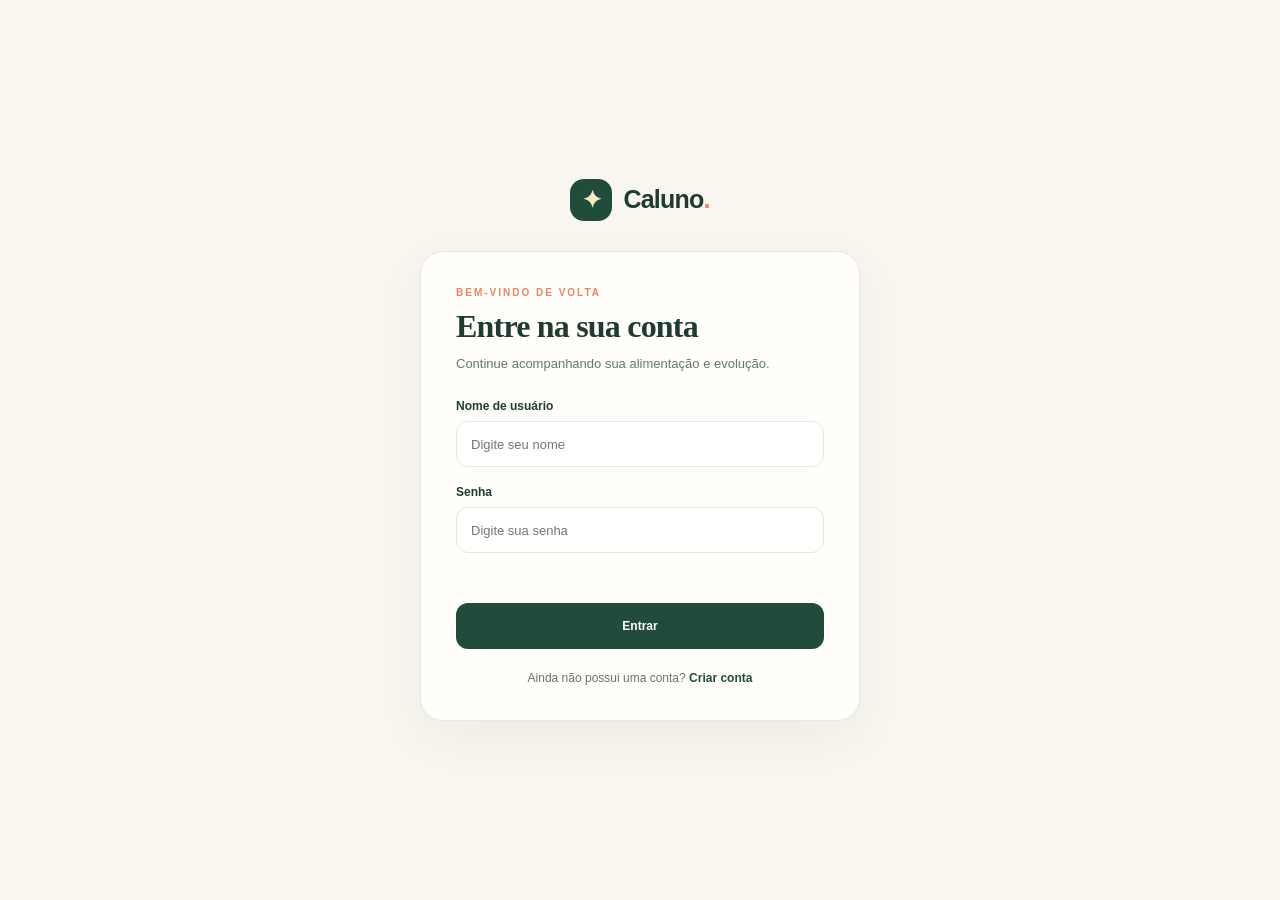
==== commit 5be484dc: "melhorando o front" ====
--- a/frontend/index.html
+++ b/frontend/index.html
@@ -9,6 +9,8 @@
   <link rel="preconnect" href="https://fonts.gstatic.com" crossorigin>
   <link href="https://fonts.googleapis.com/css2?family=DM+Sans:wght@400;500;600;700&family=Fraunces:opsz,wght@9..144,600;9..144,700&display=swap" rel="stylesheet">
   <link rel="stylesheet" href="css/style.css">
+  <script src="js/api.js" defer></script>
+  <script src="js/logout.js" defer></script>
   <script src="js/app.js" defer></script>
 </head>
 <body>
@@ -19,10 +21,23 @@
         <span>caluno<span class="logo-dot">.</span></span>
       </a>
       <span class="header-tag">COMA COM CONSCIÊNCIA</span>
-      <button class="account-button" type="button" id="profile-button" title="Área do usuário" disabled>
+
+      <div>
+        <a class="account-button" href="conta.html" title="Area do usuario">
+          <span class="account-avatar" id="account-avatar">U</span>
+          <span class="account-label" id="account-label">Minha conta</span>
+        </a>
+
+        <button class="logout-button" type="button" id="logout-button">Sair</button>
+
+      </div>
+
+      <!--<button class="account-button" type="button" id="profile-button" title="Área do usuário">
         <span class="account-avatar">U</span>
-        <span class="account-label">Minha conta</span>
-      </button>
+        <span class="account-label">Minha conta></span>
+      </button>-->
+
+      
     </header>
 
     <main class="content">
@@ -171,7 +186,67 @@
           </div>
         </div>
 
-        <p id="diary-macros" class="diary-macros"></p>
+        <div class="nutrition-summary">
+          <button type="button"
+          id="nutrition-toggle"
+          class="nutrition-toggle"
+          aria-expanded="false"
+          aria-controls="nutrition-panel">
+
+          <span class="nutrition-toggle-info">
+            <strong>Resumo Nutricional</strong>
+            <small>Confira os nutrientes consumidos do dia todo</small>
+          </span>
+
+          <span class="nutrition-toggle-action">
+            <span id="nutrition-toggle-text">Ver resumo nutricional</span>
+            <span id="nutrition-toggle-icon">⌄</span>
+          </span>
+          </button>
+
+          <div id="nutrition-panel" class="nutrition-panel" hidden>
+            <div class="nutrition-grid">
+
+              <article class="nutrition-card nutrition-card--calories">
+                <span class="nutrition-card-label"> CALORIAS</span>
+                <strong id="nutrition-calories">—</strong>
+                <small>kcal</small>
+              </article>
+
+              <article class="nutrition-card">
+                <span class="nutrition-card-label">CARBOIDRATOS</span>
+                <strong id="nutrition-carbs">—</strong>
+                <small>g</small>
+            </article>
+
+            <article class="nutrition-card">
+                <span class="nutrition-card-label">PROTEÍNAS</span>
+                <strong id="nutrition-protein">—</strong>
+                <small>g</small>
+            </article>
+
+            <article class="nutrition-card">
+                <span class="nutrition-card-label">GORDURAS</span>
+                <strong id="nutrition-fat">—</strong>
+                <small>g</small>
+            </article>
+
+            <article class="nutrition-card">
+                <span class="nutrition-card-label">FIBRAS</span>
+                <strong id="nutrition-fiber">—</strong>
+                <small>g</small>
+            </article>
+
+            <article class="nutrition-card">
+                <span class="nutrition-card-label">SÓDIO</span>
+                <strong id="nutrition-sodium">—</strong>
+                <small>mg</small>
+            </article>
+
+            </div>
+            
+          </div>
+        </div>
 
         <div id="diary-loading" class="status-box status-box--small">
           <span class="spinner" aria-hidden="true"></span>
--- a/frontend/css/style.css
+++ b/frontend/css/style.css
@@ -70,8 +70,8 @@
   border-radius: 30px;
   color: #2c6347;
   background: #e9f1e7;
-  font-size: 10px;
-  font-weight: 700;
+  font-size: 15px;
+  font-weight: 800;
   letter-spacing: 1.2px;
 }
 .account-button {
@@ -83,7 +83,7 @@
   border-radius: 30px;
   color: var(--green-900);
   background: var(--paper);
-  font-size: 13px;
+  font-size: 15px;
   font-weight: 600;
 }
 .account-avatar {
@@ -138,7 +138,7 @@
   align-items: center;
   gap: 9px;
   color: var(--ink-muted);
-  font-size: 9px;
+  font-size: 13.5px;
   font-weight: 700;
   letter-spacing: 1.2px;
 }
@@ -151,9 +151,10 @@
   border-radius: 9px;
   color: #f7e9c8;
   background: rgba(255,255,255,.13);
-  font-size: 17px;
-}
-.summary-icon--soft { color: var(--green-700); background: var(--green-100); }
+  font-size: 20px;
+}
+.summary-icon--soft { color: var(--green-700); 
+  background: var(--green-100); }
 .summary-number { display: flex; align-items: baseline; gap: 8px; margin: 13px 0 2px; }
 .summary-number strong { font-size: 34px; line-height: 1; letter-spacing: -1px; }
 .summary-number span { color: var(--ink-muted); font-size: 13px; }
@@ -169,7 +170,7 @@
   border-radius: 9px;
   color: var(--green-900);
   background: white;
-  font-size: 12px;
+  font-size: 15px;
 }
 .steps {
   display: grid;
@@ -190,10 +191,10 @@
   border-radius: 15px;
   color: var(--green-800);
   background: var(--green-100);
-  font-size: 28px;
+  font-size: 30px;
 }
 .card-icon--warm { color: #b66046; background: var(--accent-soft); }
-.form-label { display: block; margin-bottom: 8px; color: var(--green-900); font-size: 13px; font-weight: 700; }
+.form-label { display: block; margin-bottom: 8px; color: var(--green-900); font-size: 15px; font-weight: 700; }
 .search-box { position: relative; display: flex; align-items: center; }
 .search-box-icon { position: absolute; left: 14px; color: var(--ink-muted); font-size: 23px; }
 .input {
@@ -230,9 +231,9 @@
 }
 .food-item:hover, .food-item[aria-pressed="true"] { border-color: #8eaa91; background: var(--green-50); }
 .food-item:hover { transform: translateY(-1px); }
-.food-item-name { display: block; font-size: 12px; font-weight: 700; line-height: 1.4; }
-.food-item-code { display: block; margin-top: 3px; color: var(--ink-muted); font-size: 10px; }
-.food-item-kcal { flex: 0 0 auto; color: var(--green-700); font-size: 11px; font-weight: 700; }
+.food-item-name { display: block; font-size: 15px; font-weight: 700; line-height: 1.4; }
+.food-item-code { display: block; margin-top: 3px; color: var(--ink-muted); font-size: 12px; }
+.food-item-kcal { flex: 0 0 auto; color: var(--green-700); font-size: 12px; font-weight: 700; }
 .status-box {
   display: flex;
   min-height: 180px;
@@ -247,7 +248,7 @@
   text-align: center;
   font-size: 12px;
 }
-.status-box strong { color: var(--green-900); font-size: 13px; }
+.status-box strong { color: var(--green-900); font-size: 15px; }
 .status-icon { color: #91a28e; font-size: 30px; }
 .status-box--small { min-height: 90px; flex-direction: row; border: 0; }
 .empty-selection {
@@ -262,16 +263,16 @@
   border-radius: 16px;
   color: var(--ink-muted);
   text-align: center;
-  font-size: 12px;
+  font-size: 14px;
   line-height: 1.5;
 }
 .empty-selection strong { color: var(--green-900); font-size: 13px; }
 .empty-selection-icon { display: grid; width: 44px; height: 44px; place-items: center; border-radius: 50%; color: var(--green-700); background: var(--green-100); font-size: 24px; }
 .chosen-food { padding: 18px; border-radius: 16px; background: #f4f7f0; }
 .chosen-food-header { display: flex; justify-content: space-between; gap: 10px; padding-bottom: 15px; border-bottom: 1px solid #e0e8dc; }
-.chosen-food-label, .nutrition-label { color: var(--ink-muted); font-size: 9px; font-weight: 700; letter-spacing: 1.1px; }
-.chosen-food h3 { margin: 6px 0 3px; font-size: 16px; line-height: 1.35; }
-.chosen-food-header p { margin: 0; color: var(--ink-muted); font-size: 11px; }
+.chosen-food-label, .nutrition-label { color: var(--ink-muted); font-size: 11px; font-weight: 700; letter-spacing: 1.1px; }
+.chosen-food h3 { margin: 6px 0 3px; font-size: 17px; line-height: 1.35; }
+.chosen-food-header p { margin: 0; color: var(--ink-muted); font-size: 13px; }
 .change-food-button { align-self: flex-start; padding: 6px 9px; border: 0; border-radius: 8px; color: var(--green-700); background: #e6eee3; font-size: 11px; font-weight: 700; }
 #portion-form { padding-top: 16px; }
 .quantity-box { display: flex; overflow: hidden; border: 1px solid #d8ded3; border-radius: 12px; background: white; }
@@ -300,19 +301,19 @@
 .button-primary:hover { background: #173d2e; transform: translateY(-1px); }
 .button-primary span { font-size: 18px; }
 .button-secondary { color: var(--green-800); background: var(--green-100); }
-.card-message { min-height: 18px; padding-top: 9px; color: var(--green-700); font-size: 11px; }
+.card-message { min-height: 18px; padding-top: 9px; color: var(--green-700); font-size: 13px; }
 .card-message.error, .page-message.error { color: var(--danger); }
 .diary-card { margin-top: 20px; }
 .diary-header { display: flex; align-items: center; justify-content: space-between; gap: 20px; margin-bottom: 20px; }
 .diary-total { min-width: 145px; padding: 12px 16px; border-radius: 13px; text-align: right; background: var(--green-50); }
-.diary-total span { display: block; color: var(--ink-muted); font-size: 9px; font-weight: 700; letter-spacing: 1px; }
+.diary-total span { display: block; color: var(--ink-muted); font-size: 11px; font-weight: 700; letter-spacing: 1px; }
 .diary-total strong { display: block; margin-top: 4px; color: var(--green-800); font-size: 23px; }
-.diary-total small { font-size: 11px; font-weight: 500; }
+.diary-total small { font-size: 12px; font-weight: 500; }
 .diary-list { display: grid; gap: 9px; }
-.diary-item { display: flex; align-items: center; gap: 13px; padding: 13px 15px; border: 1px solid var(--line); border-radius: 13px; background: #fff; }
+.diary-item { display: flex; align-items: center; gap: 15px; padding: 13px 15px; border: 1px solid var(--line); border-radius: 13px; background: #fff; }
 .diary-item-icon { display: grid; flex: 0 0 38px; width: 38px; height: 38px; place-items: center; border-radius: 12px; color: var(--green-700); background: var(--green-100); font-size: 17px; }
 .diary-item-info { flex: 1; min-width: 0; }
-.diary-item-info strong { display: block; overflow: hidden; color: var(--green-900); font-size: 12px; text-overflow: ellipsis; white-space: nowrap; }
+.diary-item-info strong { display: block; overflow: hidden; color: var(--green-900); font-size: 14px; text-overflow: ellipsis; white-space: nowrap; }
 .diary-item-info span { display: block; margin-top: 4px; color: var(--ink-muted); font-size: 10px; }
 .diary-item-kcal { flex: 0 0 auto; color: var(--green-800); font-size: 12px; font-weight: 700; white-space: nowrap; }
 .diary-item-delete { display: grid; flex: 0 0 31px; width: 31px; height: 31px; place-items: center; border: 0; border-radius: 9px; color: #a64f3e; background: transparent; font-size: 17px; }
@@ -348,7 +349,7 @@
   border-left: 1px solid var(--line, #ddd);
   color: var(--ink-muted, #555);
   background: #fafbf8;
-  font-size: 11px;
+  font-size: 14px;
 }
 
 .diary-item-nutrients {
@@ -362,27 +363,213 @@
   padding: 2px 8px;
   border-radius: 999px;
   background: #eef3ee;
-  font-size: 11px;
+  font-size: 13px;
 }
 
 .diary-macros {
   margin: 0 0 16px;
-  font-size: 13px;
+  font-size: 12px;
   color: #555;
 }
 
 .diary-macros {
   margin: 0 0 16px;
   padding: 10px 14px;
-  border-radius: 13px;
+  border-radius: 12px;
   background: var(--green-50);
   color: var(--ink-muted);
-  font-size: 12px;
+  font-size: 15px;
   line-height: 1.6;
 }
 
 .diary-macros:empty{
   display: none;
+}
+
+.account-actions {
+    display: flex;
+    align-items: center;
+    gap: 10px;
+}
+
+.account-button {
+    text-decoration: none;
+    white-space: nowrap;
+}
+
+.logout-button {
+    padding: 9px 15px;
+    border: 1px solid #e7e8dc;
+    border-radius: 30px;
+    color: var(--danger);
+    background: var(--paper);
+    font-size: 12px;
+    font-weight: 700;
+    transition: background .18s, border-color .18s;
+}
+
+.logout-button:hover {
+    background: #fff4ef;
+    border-color: #e8c5ba;
+}
+
+
+/* ---------- Resumo nutricional expansível ---------- */
+
+.nutrition-summary {
+    margin-bottom: 20px;
+    border: 1px solid var(--line);
+    border-radius: 16px;
+    overflow: hidden;
+    background: var(--paper);
+}
+
+.nutrition-toggle {
+    display: flex;
+    width: 100%;
+    align-items: center;
+    justify-content: space-between;
+    gap: 15px;
+    padding: 17px 19px;
+    border: none;
+    color: var(--green-900);
+    background: transparent;
+    text-align: left;
+}
+
+.nutrition-toggle:hover {
+    background: var(--green-50);
+}
+
+.nutrition-toggle-info {
+    display: grid;
+    gap: 4px;
+}
+
+.nutrition-toggle-info strong {
+    font-size: 16px;
+}
+
+.nutrition-toggle-info small {
+    color: var(--ink-muted);
+    font-size: 13px;
+}
+
+.nutrition-toggle-action {
+    display: flex;
+    align-items: center;
+    gap: 10px;
+    color: var(--green-700);
+    font-size: 12px;
+    font-weight: 700;
+    white-space: nowrap;
+}
+
+#nutrition-toggle-icon {
+    font-size: 20px;
+    transition: transform .2s ease;
+}
+
+.nutrition-toggle[aria-expanded="true"] #nutrition-toggle-icon {
+    transform: rotate(180deg);
+}
+
+.nutrition-panel {
+    padding: 0 16px 16px;
+}
+
+.nutrition-grid {
+    display: grid;
+    grid-template-columns: repeat(2, minmax(0, 1fr));
+    gap: 10px;
+}
+
+.nutrition-card {
+    display: flex;
+    flex-direction: column;
+    gap: 5px;
+    min-width: 0;
+    padding: 15px;
+    border: 1px solid var(--line);
+    border-radius: 13px;
+    background: #fbfcf8;
+}
+
+.nutrition-card-label {
+    color: var(--ink-muted);
+    font-size: 10px;
+    font-weight: 700;
+    letter-spacing: 1px;
+}
+
+.nutrition-card strong {
+    color: var(--green-900);
+    font-size: 26px;
+    line-height: 1.2;
+    letter-spacing: -.6px;
+    overflow-wrap: anywhere;
+}
+
+.nutrition-card small {
+    color: var(--ink-muted);
+    font-size: 12px;
+}
+
+.nutrition-card--calories {
+    border-color: #c8d9c9;
+    background: var(--green-50);
+}
+
+.nutrition-card--calories strong {
+    color: var(--green-800);
+    font-size: 29px;
+}
+
+/* Ajustes para celulares */
+
+@media (max-width: 560px) {
+    .nutrition-toggle {
+        align-items: flex-start;
+        padding: 15px;
+    }
+
+    .nutrition-toggle-action {
+        gap: 5px;
+        font-size: 10px;
+    }
+
+    .nutrition-panel {
+        padding: 0 11px 11px;
+    }
+
+    .nutrition-grid {
+        grid-template-columns: repeat(2, minmax(0, 1fr));
+        gap: 8px;
+    }
+
+    .nutrition-card {
+        padding: 12px;
+    }
+
+    .nutrition-card strong {
+        font-size: 22px;
+    }
+
+    .nutrition-card--calories strong {
+        font-size: 25px;
+    }
+}
+
+
+@media (max-width: 560px) {
+    .account-actions {
+        gap: 6px;
+    }
+
+    .logout-button {
+        padding: 8px 11px;
+        font-size: 11px;
+    }
 }
 
 @media (max-width: 850px) {
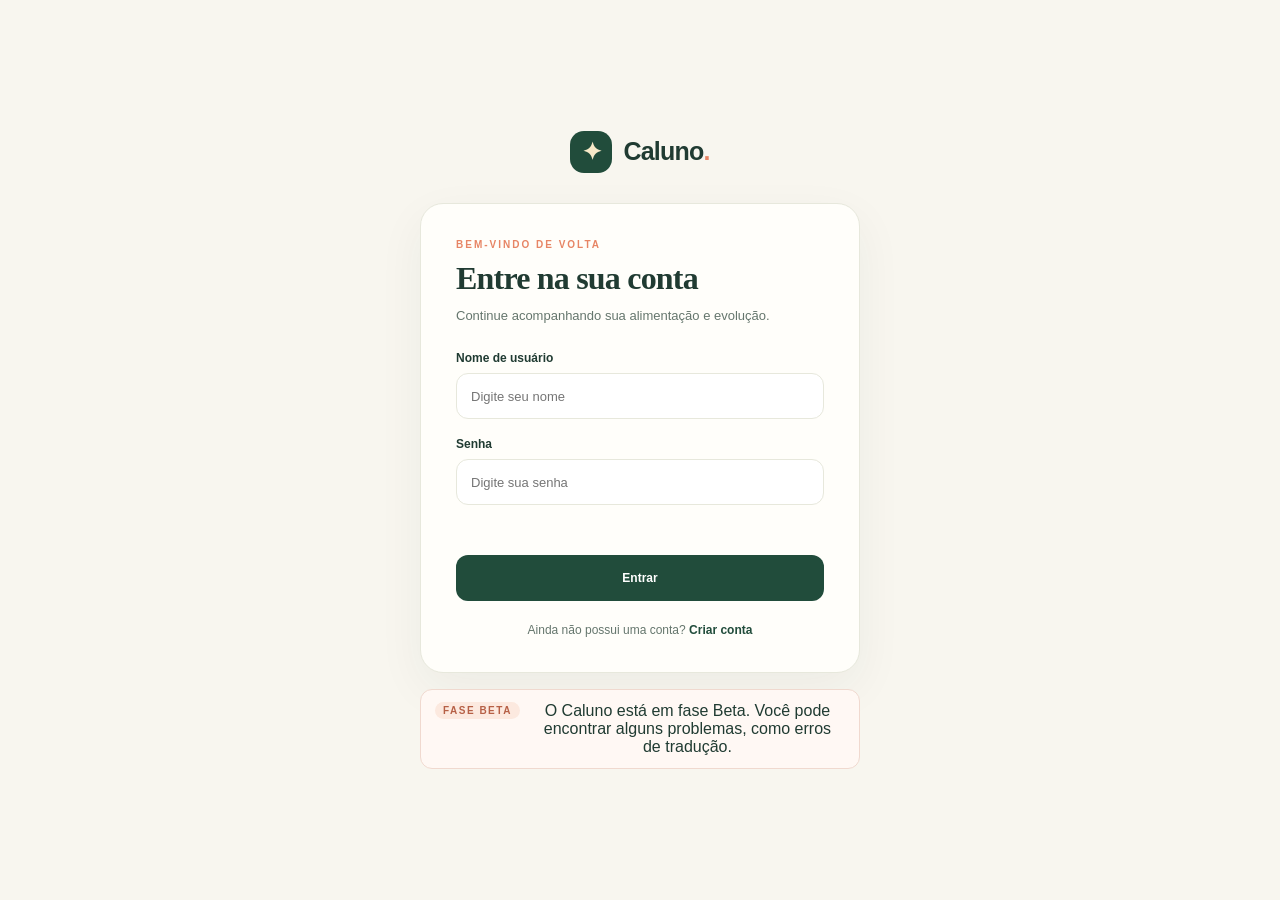
==== commit e6030893: "melhorando o front" ====
--- a/frontend/index.html
+++ b/frontend/index.html
@@ -9,6 +9,7 @@
   <link rel="preconnect" href="https://fonts.gstatic.com" crossorigin>
   <link href="https://fonts.googleapis.com/css2?family=DM+Sans:wght@400;500;600;700&family=Fraunces:opsz,wght@9..144,600;9..144,700&display=swap" rel="stylesheet">
   <link rel="stylesheet" href="css/style.css">
+  <script src="js/config.js"></script>
   <script src="js/api.js" defer></script>
   <script src="js/logout.js" defer></script>
   <script src="js/app.js" defer></script>
